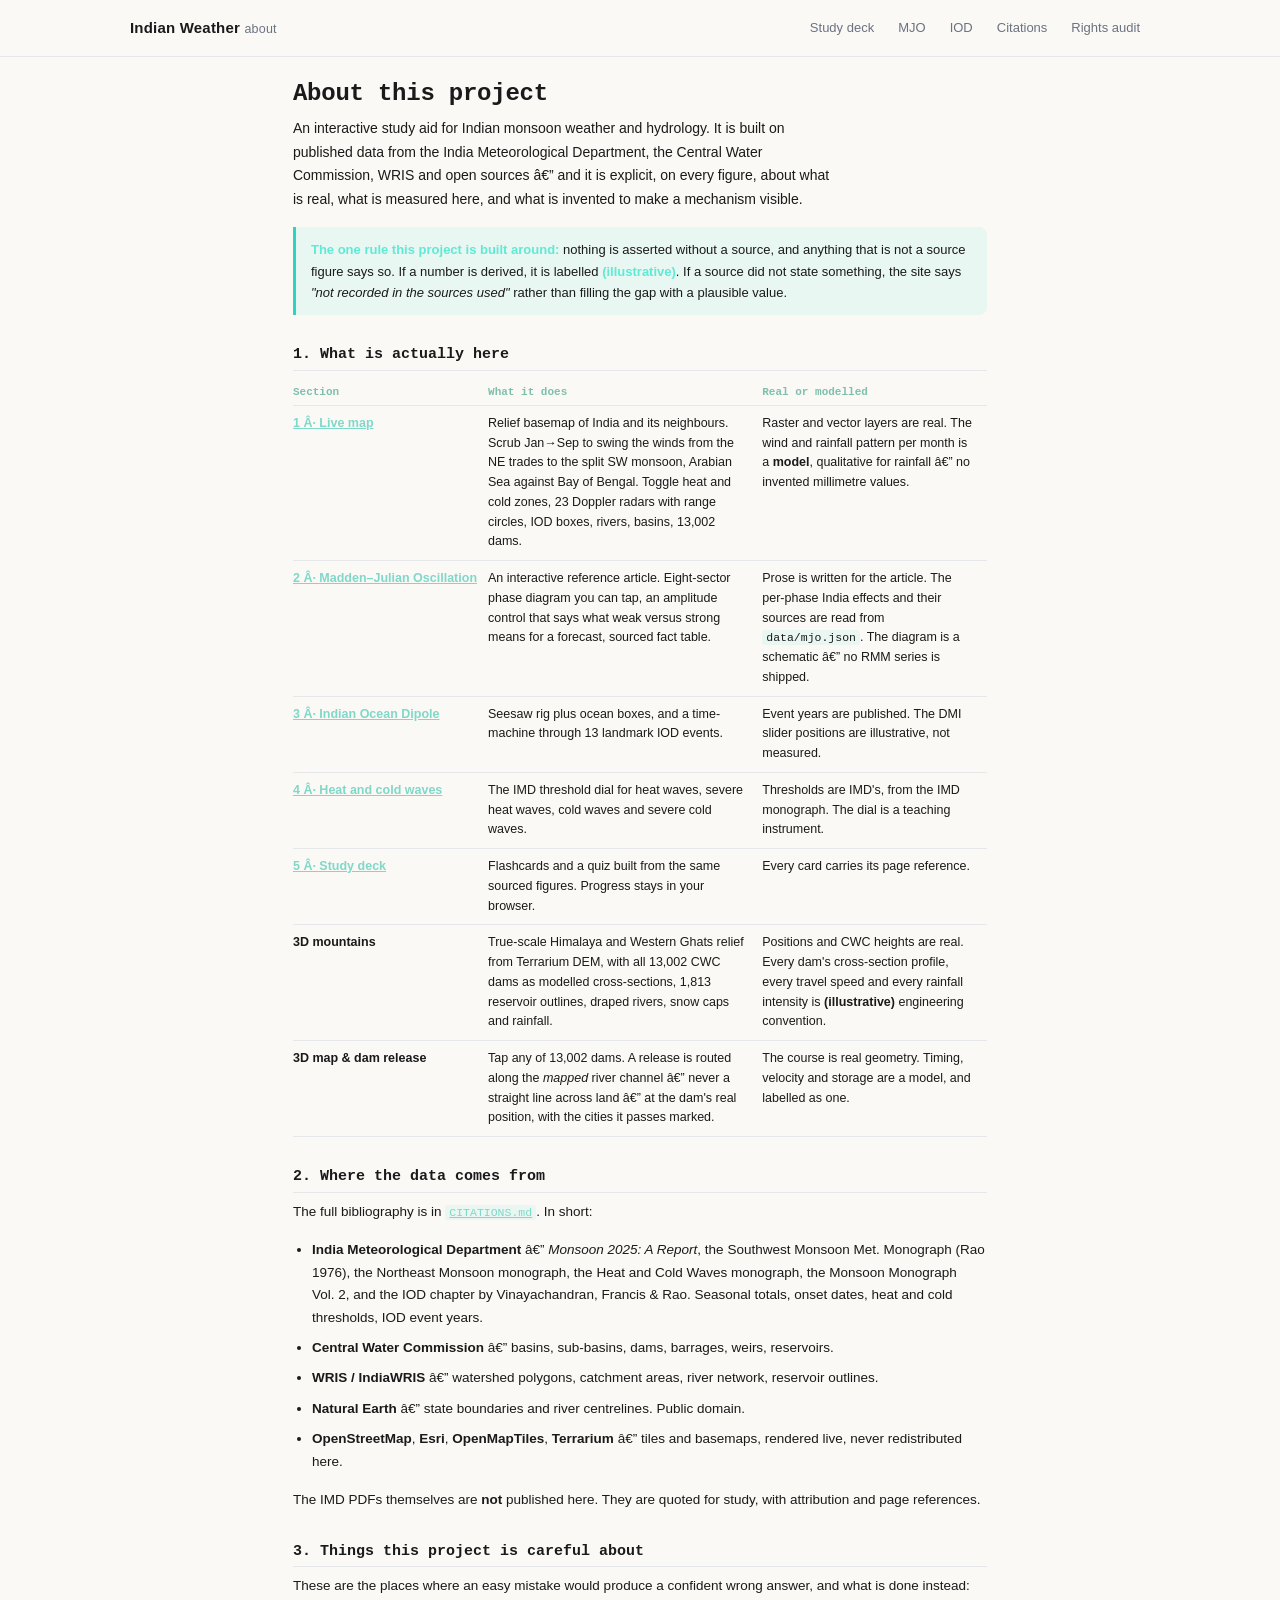
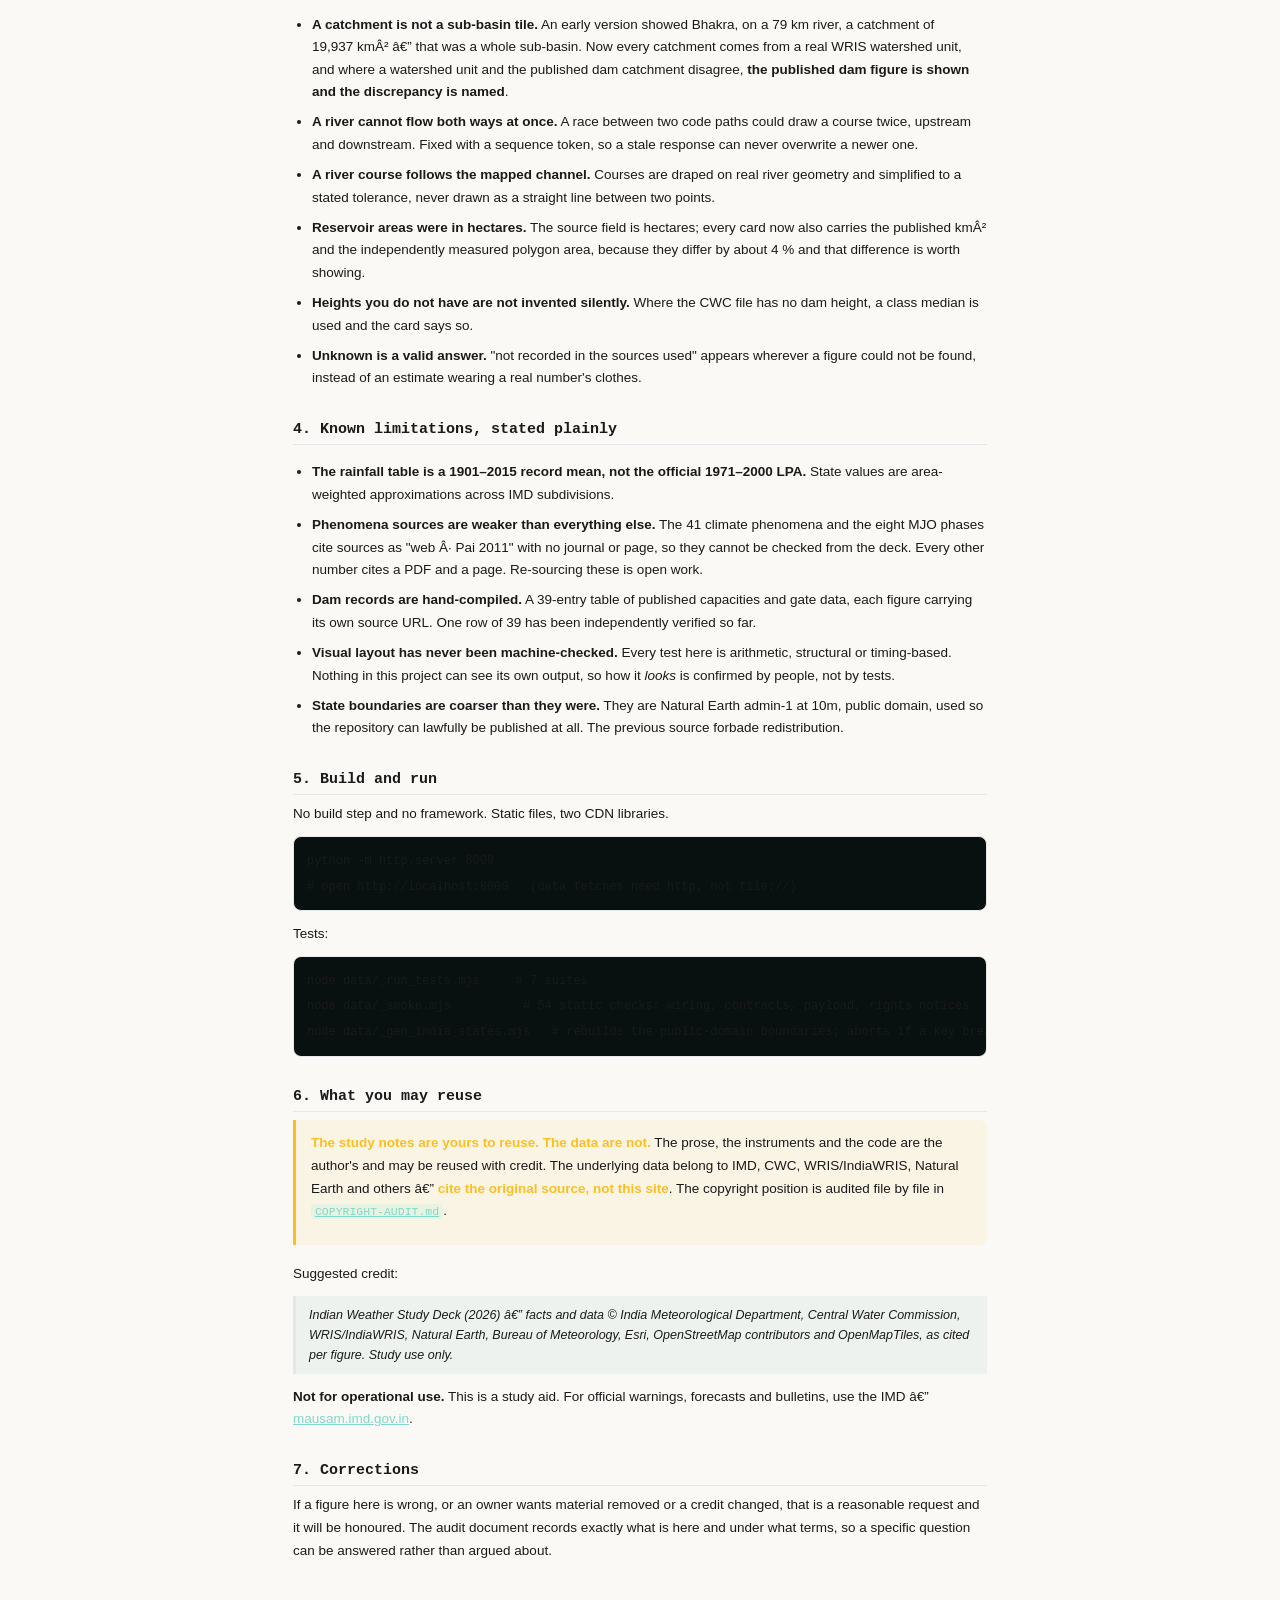
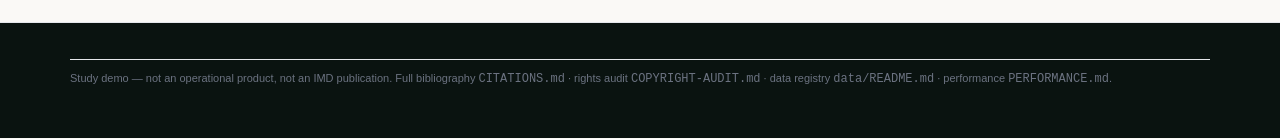
==== about.html @ 41dee070 "v7.24: an About page, and search metadata that is honest about what it can do Two of the three thing" ====
<!doctype html>
<html lang="en">
<head>
<meta charset="utf-8">
<meta name="viewport" content="width=device-width,initial-scale=1">
<title>About this project â€” Indian Weather Study Deck</title>
<meta name="description" content="What the Indian Weather Study Deck is, where every number comes from, how it is built, what is real and what is illustrative, and what you may reuse. Read this before trusting anything on the site.">
<meta name="robots" content="index,follow">
<link rel="canonical" href="https://rahulvs26.github.io/Indian-weather/about.html">
<meta property="og:type" content="article">
<meta property="og:title" content="About â€” Indian Weather Study Deck">
<meta property="og:description" content="Every figure cites a source. Real geography, real river courses, real dams. Derived values are labelled. Study use only.">
<meta property="og:url" content="https://rahulvs26.github.io/Indian-weather/about.html">
<meta property="og:site_name" content="Indian Weather Study Deck">
<meta name="twitter:card" content="summary">
<meta name="twitter:title" content="About â€” Indian Weather Study Deck">
<meta name="twitter:description" content="Every figure cites a source. Real geography, real river courses, real dams. Derived values are labelled. Study use only.">
<link rel="stylesheet" href="styles.css?v=7.23h">
</head>
<body class="about">
<header class="top"><div class="wrap">
<div class="brand"><a href="index.html" style="color:inherit;text-decoration:none">Indian Weather</a> <small>about</small></div>
<nav aria-label="Sections"><a href="index.html">Study deck</a><a href="index.html#mjo">MJO</a><a href="index.html#iod">IOD</a><a href="https://github.com/rahulvs26/Indian-weather/blob/main/CITATIONS.md">Citations</a><a href="https://github.com/rahulvs26/Indian-weather/blob/main/COPYRIGHT-AUDIT.md">Rights audit</a></nav>
</div></header>

<main class="wrap doc">
<h1>About this project</h1>
<p class="lead">An interactive study aid for Indian monsoon weather and hydrology. It is built on
published data from the India Meteorological Department, the Central Water Commission, WRIS and
open sources â€” and it is explicit, on every figure, about what is real, what is measured here, and
what is invented to make a mechanism visible.</p>

<div class="callout">
<b>The one rule this project is built around:</b> nothing is asserted without a source, and anything
that is not a source figure says so. If a number is derived, it is labelled
<b>(illustrative)</b>. If a source did not state something, the site says <i>"not recorded in the
sources used"</i> rather than filling the gap with a plausible value.
</div>

<h2>1. What is actually here</h2>
<table class="tbl">
<thead><tr><th>Section</th><th>What it does</th><th>Real or modelled</th></tr></thead>
<tbody>
<tr><td><a href="index.html#map">1 Â· Live map</a></td>
    <td>Relief basemap of India and its neighbours. Scrub Jan&rarr;Sep to swing the winds from the
        NE trades to the split SW monsoon, Arabian Sea against Bay of Bengal. Toggle heat and cold
        zones, 23 Doppler radars with range circles, IOD boxes, rivers, basins, 13,002 dams.</td>
    <td>Raster and vector layers are real. The wind and rainfall pattern per month is a
        <b>model</b>, qualitative for rainfall â€” no invented millimetre values.</td></tr>
<tr><td><a href="index.html#mjo">2 Â· Madden&ndash;Julian Oscillation</a></td>
    <td>An interactive reference article. Eight-sector phase diagram you can tap, an amplitude
        control that says what weak versus strong means for a forecast, sourced fact table.</td>
    <td>Prose is written for the article. The per-phase India effects and their sources are read
        from <code>data/mjo.json</code>. The diagram is a schematic â€” no RMM series is shipped.</td></tr>
<tr><td><a href="index.html#iod">3 Â· Indian Ocean Dipole</a></td>
    <td>Seesaw rig plus ocean boxes, and a time-machine through 13 landmark IOD events.</td>
    <td>Event years are published. The DMI slider positions are illustrative, not measured.</td></tr>
<tr><td><a href="index.html#heat">4 Â· Heat and cold waves</a></td>
    <td>The IMD threshold dial for heat waves, severe heat waves, cold waves and severe cold waves.</td>
    <td>Thresholds are IMD's, from the IMD monograph. The dial is a teaching instrument.</td></tr>
<tr><td><a href="index.html#deck">5 Â· Study deck</a></td>
    <td>Flashcards and a quiz built from the same sourced figures. Progress stays in your browser.</td>
    <td>Every card carries its page reference.</td></tr>
<tr><td>3D mountains</td>
    <td>True-scale Himalaya and Western Ghats relief from Terrarium DEM, with all 13,002 CWC dams as
        modelled cross-sections, 1,813 reservoir outlines, draped rivers, snow caps and rainfall.</td>
    <td>Positions and CWC heights are real. Every dam's cross-section profile, every travel speed and
        every rainfall intensity is <b>(illustrative)</b> engineering convention.</td></tr>
<tr><td>3D map &amp; dam release</td>
    <td>Tap any of 13,002 dams. A release is routed along the <i>mapped</i> river channel â€” never a
        straight line across land â€” at the dam's real position, with the cities it passes marked.</td>
    <td>The course is real geometry. Timing, velocity and storage are a model, and labelled as one.</td></tr>
</tbody>
</table>

<h2>2. Where the data comes from</h2>
<p>The full bibliography is in <a href="https://github.com/rahulvs26/Indian-weather/blob/main/CITATIONS.md"><code>CITATIONS.md</code></a>. In short:</p>
<ul>
  <li><b>India Meteorological Department</b> â€” <i>Monsoon 2025: A Report</i>, the Southwest Monsoon
      Met. Monograph (Rao 1976), the Northeast Monsoon monograph, the Heat and Cold Waves
      monograph, the Monsoon Monograph Vol.&nbsp;2, and the IOD chapter by Vinayachandran, Francis
      &amp; Rao. Seasonal totals, onset dates, heat and cold thresholds, IOD event years.</li>
  <li><b>Central Water Commission</b> â€” basins, sub-basins, dams, barrages, weirs, reservoirs.</li>
  <li><b>WRIS / IndiaWRIS</b> â€” watershed polygons, catchment areas, river network, reservoir
      outlines.</li>
  <li><b>Natural Earth</b> â€” state boundaries and river centrelines. Public domain.</li>
  <li><b>OpenStreetMap</b>, <b>Esri</b>, <b>OpenMapTiles</b>, <b>Terrarium</b> â€” tiles and basemaps,
      rendered live, never redistributed here.</li>
</ul>
<p>The IMD PDFs themselves are <b>not</b> published here. They are quoted for study, with attribution
and page references.</p>

<h2>3. Things this project is careful about</h2>
<p>These are the places where an easy mistake would produce a confident wrong answer, and what is done
instead:</p>
<ul>
  <li><b>A catchment is not a sub-basin tile.</b> An early version showed Bhakra, on a 79&nbsp;km
      river, a catchment of 19,937&nbsp;kmÂ² â€” that was a whole sub-basin. Now every catchment comes
      from a real WRIS watershed unit, and where a watershed unit and the published dam catchment
      disagree, <b>the published dam figure is shown and the discrepancy is named</b>.</li>
  <li><b>A river cannot flow both ways at once.</b> A race between two code paths could draw a
      course twice, upstream and downstream. Fixed with a sequence token, so a stale response can
      never overwrite a newer one.</li>
  <li><b>A river course follows the mapped channel.</b> Courses are draped on real river geometry and
      simplified to a stated tolerance, never drawn as a straight line between two points.</li>
  <li><b>Reservoir areas were in hectares.</b> The source field is hectares; every card now also
      carries the published kmÂ² and the independently measured polygon area, because they differ by
      about 4&nbsp;% and that difference is worth showing.</li>
  <li><b>Heights you do not have are not invented silently.</b> Where the CWC file has no dam height,
      a class median is used and the card says so.</li>
  <li><b>Unknown is a valid answer.</b> "not recorded in the sources used" appears wherever a figure
      could not be found, instead of an estimate wearing a real number's clothes.</li>
</ul>

<h2>4. Known limitations, stated plainly</h2>
<ul>
  <li><b>The rainfall table is a 1901&ndash;2015 record mean, not the official 1971&ndash;2000 LPA.</b>
      State values are area-weighted approximations across IMD subdivisions.</li>
  <li><b>Phenomena sources are weaker than everything else.</b> The 41 climate phenomena and the eight
      MJO phases cite sources as "web Â· Pai 2011" with no journal or page, so they cannot be checked
      from the deck. Every other number cites a PDF and a page. Re-sourcing these is open work.</li>
  <li><b>Dam records are hand-compiled.</b> A 39-entry table of published capacities and gate data,
      each figure carrying its own source URL. One row of 39 has been independently verified so far.</li>
  <li><b>Visual layout has never been machine-checked.</b> Every test here is arithmetic, structural
      or timing-based. Nothing in this project can see its own output, so how it <i>looks</i> is
      confirmed by people, not by tests.</li>
  <li><b>State boundaries are coarser than they were.</b> They are Natural Earth admin-1 at 10m,
      public domain, used so the repository can lawfully be published at all. The previous source
      forbade redistribution.</li>
</ul>

<h2>5. Build and run</h2>
<p>No build step and no framework. Static files, two CDN libraries.</p>
<pre><code>python -m http.server 8000
# open http://localhost:8000   (data fetches need http, not file://)</code></pre>
<p>Tests:</p>
<pre><code>node data/_run_tests.mjs     # 7 suites
node data/_smoke.mjs          # 54 static checks: wiring, contracts, payload, rights notices
node data/_gen_india_states.mjs   # rebuilds the public-domain boundaries; aborts if a key breaks</code></pre>

<h2>6. What you may reuse</h2>
<div class="callout warn">
<p><b>The study notes are yours to reuse. The data are not.</b> The prose, the instruments and the
code are the author's and may be reused with credit. The underlying data belong to IMD, CWC,
WRIS/IndiaWRIS, Natural Earth and others â€” <b>cite the original source, not this site</b>. The
copyright position is audited file by file in <a href="https://github.com/rahulvs26/Indian-weather/blob/main/COPYRIGHT-AUDIT.md"><code>COPYRIGHT-AUDIT.md</code></a>.</p>
</div>
<p>Suggested credit:</p>
<blockquote>Indian Weather Study Deck (2026) â€” facts and data &copy; India Meteorological
Department, Central Water Commission, WRIS/IndiaWRIS, Natural Earth, Bureau of Meteorology, Esri,
OpenStreetMap contributors and OpenMapTiles, as cited per figure. Study use only.</blockquote>
<p><b>Not for operational use.</b> This is a study aid. For official warnings, forecasts and
bulletins, use the IMD â€” <a href="https://mausam.imd.gov.in" rel="noopener">mausam.imd.gov.in</a>.</p>

<h2>7. Corrections</h2>
<p>If a figure here is wrong, or an owner wants material removed or a credit changed, that is a
reasonable request and it will be honoured. The audit document records exactly what is here and under
what terms, so a specific question can be answered rather than argued about.</p>

</main>

<footer><div class="wrap">
<p class="discFine">Study demo &mdash; not an operational product, not an IMD publication.
Full bibliography <code>CITATIONS.md</code> &middot; rights audit <code>COPYRIGHT-AUDIT.md</code>
&middot; data registry <code>data/README.md</code> &middot; performance <code>PERFORMANCE.md</code>.</p>
</div></footer>
</body>
</html>
---- styles.css ----
:root{--paper:#FAF9F6;--ink:#1A1A1A;--muted:#6B7280;--line:#E5E7EB;--accent:#0F766E;--accent-ink:#0B4F4A;--card:#FFFFFF;--radius:8px;--mono:ui-monospace,SFMono-Regular,Menlo,Consolas,monospace}
*{box-sizing:border-box}html{scroll-behavior:smooth}
body{margin:0;background:var(--paper);color:var(--ink);font:16px/1.6 -apple-system,BlinkMacSystemFont,"Segoe UI",Inter,Roboto,Helvetica,Arial,sans-serif;-webkit-font-smoothing:antialiased}
a{color:var(--accent-ink)}
.wrap{max-width:1060px;margin:0 auto;padding:0 20px}
header.top{position:sticky;top:0;z-index:10;background:var(--paper);border-bottom:1px solid var(--line)}
header.top .wrap{display:flex;align-items:center;gap:16px;height:56px}
.brand{font-weight:700;letter-spacing:.2px;font-size:15px}
.brand small{color:var(--muted);font-weight:400}
nav{margin-left:auto;display:flex;gap:4px;flex-wrap:wrap}
nav a{font-size:13px;color:var(--muted);text-decoration:none;padding:6px 10px;border-radius:6px}
nav a:hover,nav a:focus-visible{color:var(--ink);background:#EFEDE8;outline:none}
.hero{padding:48px 0 8px}
.hero h1{font-size:clamp(28px,4.5vw,44px);line-height:1.12;margin:0 0 10px;letter-spacing:-.5px}
.hero p.lead{color:var(--muted);max-width:62ch;margin:0 0 16px;font-size:17px}
.badges{display:flex;gap:8px;flex-wrap:wrap;margin:0 0 8px}
.badge{font-size:12px;border:1px solid var(--line);background:var(--card);border-radius:99px;padding:4px 10px;color:var(--muted)}
.badge b{color:var(--ink);font-weight:600}
section.block{padding:32px 0;border-top:1px solid var(--line);margin-top:32px}
section.block h2{font-size:22px;margin:0 0 4px}
section.block .sub{color:var(--muted);font-size:14px;margin:0 0 16px;max-width:70ch}
.card{background:var(--card);border:1px solid var(--line);border-radius:var(--radius);overflow:hidden}
.card-head{display:flex;justify-content:space-between;align-items:center;padding:10px 14px;border-bottom:1px solid var(--line);font-size:12px;color:var(--muted)}
.card-head strong{color:var(--ink);font-weight:600}
.card-foot{display:flex;justify-content:space-between;gap:12px;padding:10px 14px;border-top:1px solid var(--line);font-size:12px;color:var(--muted);flex-wrap:wrap}
.readout{font-family:var(--mono);color:var(--ink)}
.stage{position:relative;background:#F4F2ED}
#plotterSvg,#seesawSvg,#dialSvg,#wheelSvg,#mjoSvg,#graphSvg{display:block;width:100%;height:auto}
/* Leaflet owns its own SVGs — our figure rule must never touch them (it collapsed the vector renderer) */
#osmMap svg{width:auto!important;height:auto!important;max-width:none!important}
#osmMap .leaflet-div-icon{background:none;border:none}
#mjoShuttle{transition:transform .85s cubic-bezier(.4,0,.2,1)}
#mjoShuttle .halo{animation:halo 2.4s ease-in-out infinite}
@keyframes halo{0%,100%{opacity:.2}50%{opacity:.9}}
#mjoShuttle .wake{animation:wake 1.1s linear infinite}
@keyframes wake{to{stroke-dashoffset:-14}}
#terrainWrap{position:absolute;inset:0;display:none;background:#0e1513}
.stage.terrain-on #terrainWrap{display:block}
.stage.terrain-on{height:420px}
.stage.terrain-on #osmMap,.stage.terrain-on #windCanvas{display:none}
#terrain3d{width:100%;height:420px;display:block;touch-action:none;cursor:grab}
/* v7.5 third view: true-scale 3D map — MapLibre GL JS + OpenFreeMap vector tiles + Mapterhorn DEM (keyless; library loads on first use) */
#map3d{position:absolute;inset:0;height:420px;display:none;background:#0e1513;z-index:3}
.stage.map3d-on{height:420px}
.stage.map3d-on #map3d{display:block}
.stage.map3d-on #osmMap,.stage.map3d-on #windCanvas,.stage.map3d-on #terrainWrap{display:none}
#map3dCap{display:none;position:absolute;left:50%;transform:translateX(-50%);bottom:8px;color:#fff;font-size:12px;text-shadow:0 1px 3px #000;max-width:92%;white-space:nowrap;overflow:hidden;text-overflow:ellipsis;pointer-events:none;z-index:9}
.stage.map3d-on #map3dCap{display:block}
/* v7.14 full screen: the whole stage (map + dam card + caption) goes full screen, so the release
   controls stay reachable without scrolling back */
.m3tools{position:absolute;right:8px;top:8px;z-index:9;display:none;gap:6px;align-items:center}
/* v7.21: the only way back out of the 3D map used to be a button in the 2D map's own control bar,
   which is hidden while the 3D map is showing — so there was no way back. The switch now lives in
   the stage it controls. */
.m3view{display:flex;gap:4px;background:rgba(10,15,13,.82);border:1px solid #2a3a34;border-radius:6px;padding:2px}
.m3viewb{border-color:transparent;background:transparent;padding:3px 7px;font-size:10.5px;color:#B9C9C3}
.m3viewb:hover{background:rgba(15,118,110,.5);color:#fff}
.m3viewb.on{background:rgba(15,118,110,.5);border-color:#2DD4BF;color:#fff}
.stage.map3d-on .m3tools{display:flex}
.m3b{font:600 11px ui-monospace,monospace;color:#E7E5E4;background:rgba(10,15,13,.82);border:1px solid #2a3a34;border-radius:6px;padding:4px 9px;cursor:pointer}
.m3b:hover{background:rgba(15,118,110,.55);border-color:#2DD4BF}
.m3b:focus-visible{outline:2px solid #5EEAD4;outline-offset:2px}
/* v7.22x section 2: the MJO reference article, replacing the monsoon plotter. Two columns on a wide
   screen, one on a phone, with the phase diagram at the width it is actually legible at. */
.mjoArticle{margin:10px 0 4px}
.mjoLead{max-width:78ch;font-size:13.5px;line-height:1.62;color:var(--ink2)}
.mjoLead p{margin:0 0 9px}
.mjoLead b{color:var(--ink)}
.mjoCols{display:grid;grid-template-columns:minmax(0,360px) minmax(0,1fr);gap:16px;margin-top:14px;align-items:start}
@media (max-width:860px){.mjoCols{grid-template-columns:1fr}}
.mjoDiagram{min-width:0}
.mjoDiagram svg{width:100%;height:auto;display:block;background:#08110f;border:1px solid var(--line);border-radius:10px}
.mjoSec{cursor:pointer}
.mjoSec:hover circle{stroke:#5EEAD4}
.mjoSec:focus-visible{outline:2px solid #5EEAD4;outline-offset:2px}
.mjoAmp{margin-top:9px}
.mjoAmp label{display:flex;align-items:center;gap:8px;font:600 11px ui-monospace,monospace;color:var(--ink)}
.mjoAmp input{flex:1;min-width:0;accent-color:#2DD4BF}
.mjoAmpNote{margin-top:6px;padding:7px 9px;border-radius:7px;background:rgba(15,118,110,.10);
  font:500 11px/1.55 ui-monospace,monospace;color:var(--ink2)}
.mjoAmpNote b{color:#5EEAD4}
.mjoRead{min-width:0}
.mjoRead h3{margin:2px 0 6px;font:700 15px/1.3 ui-monospace,monospace;color:var(--ink)}
.mjoRead p{margin:0 0 9px;font-size:13px;line-height:1.6;color:var(--ink2)}
.mjoIndia{padding:8px 10px;border-left:3px solid #2DD4BF;background:rgba(45,212,191,.07);
  border-radius:0 7px 7px 0;color:var(--ink)}
.mjoIndia b{color:#5EEAD4}
.mjoFacts{width:100%;border-collapse:collapse;margin-top:10px;font-size:11.5px}
.mjoFacts th{text-align:left;vertical-align:top;padding:5px 10px 5px 0;white-space:nowrap;
  font:600 11px ui-monospace,monospace;color:#7fbfae}
.mjoFacts td{padding:5px 0;border-top:1px solid var(--line);color:var(--ink2);line-height:1.5}
.mjoSrc{margin-top:10px;font-size:11px;color:var(--ink3)}
/* the numbering note. It is styled as a caution because it is: two numberings are in circulation
   and a reader who compares this deck against a textbook will otherwise think one is wrong. */
.mjoConv{margin-top:10px;padding:8px 10px;border-left:3px solid #fbbf24;border-radius:0 7px 7px 0;
  background:rgba(251,191,36,.09);font-size:11px;line-height:1.55;color:var(--ink2)}
#mjoWhy{margin-top:8px;font-size:12.5px;line-height:1.6;color:var(--ink2)}
.mjoSrc ul{margin:6px 0 0;padding-left:18px}
.mjoSrc li{margin:3px 0;line-height:1.45}
/* v7.22x: the phenomena reader - the full sourced explanation, which used to be a hover title only */
.phenReader{margin-top:9px;padding:9px 11px;border:1px solid var(--line);border-radius:8px;background:rgba(15,118,110,.06)}
.phenReader h4{margin:0 0 4px;font:700 13px/1.35 ui-monospace,monospace;color:var(--ink)}
.phenReader p{margin:0 0 7px;font-size:12px;line-height:1.58;color:var(--ink2)}
.phenReader p:last-child{margin-bottom:0}
/* v7.23 the footer. The old one was four run-on paragraphs at 11px: accurate, unreadable. A
   disclosure nobody reads does not discharge the duty, so the four things a reader must be told
   are stated plainly, the bibliography collapses, and licence obligations that are legally
   stronger than a credit line are marked in place rather than buried. */
footer{margin-top:26px;padding:18px 0 34px;border-top:1px solid var(--line);background:#0a1310}
footer .wrap{max-width:1180px}
.disc{max-width:92ch}
.discH{margin:0 0 8px;font:700 13px/1.3 ui-monospace,monospace;letter-spacing:.06em;
  text-transform:uppercase;color:var(--ink)}
.disc p{margin:0 0 9px;font-size:12.5px;line-height:1.62;color:var(--ink2)}
.discList{margin:0 0 10px;padding-left:17px}
.discList li{margin:0 0 7px;font-size:12.5px;line-height:1.62;color:var(--ink2)}
.discList b{color:var(--ink)}
.discErr{margin:0;padding:8px 10px;border-left:3px solid #fbbf24;background:rgba(251,191,36,.08);
  border-radius:0 7px 7px 0}
.discErr b{color:#fbbf24}
.srcBox{margin:0 0 9px;border:1px solid var(--line);border-radius:8px;background:rgba(15,118,110,.05)}
.srcBox>summary{padding:8px 11px;cursor:pointer;font:600 11.5px ui-monospace,monospace;color:var(--ink)}
.srcBox>summary:hover{background:rgba(45,212,191,.08)}
.srcBox>summary:focus-visible{outline:2px solid #5EEAD4;outline-offset:-2px}
.srcCol{padding:2px 12px 10px;columns:2;column-gap:26px}
@media (max-width:820px){.srcCol{columns:1}}
.srcCol p{margin:0 0 8px;font-size:11.5px;line-height:1.58;color:var(--ink3);
  break-inside:avoid;page-break-inside:avoid}
.srcCol b{color:var(--ink2)}
.srcCol code{font-size:10.5px}
/* OSM's ODbL credit is a legal obligation, so it is called out rather than styled like a footnote */
.srcMust{padding:7px 9px;border-left:3px solid #5EEAD4;background:rgba(45,212,191,.08);border-radius:0 6px 6px 0}
.srcMust b{color:#5EEAD4}
/* the one dataset that may not be published at all */
.srcWarn{padding:7px 9px;border-left:3px solid #f87171;background:rgba(248,113,113,.09);border-radius:0 6px 6px 0}
.srcWarn b{color:#fca5a5}
.discFine{margin:12px 0 0;padding-top:10px;border-top:1px solid var(--line);
  font-size:11px;line-height:1.6;color:var(--ink3)}
footer a{color:#7fd8c8}
/* v7.24 about.html - the readable long-form page. Same palette, but it is a document, not an
   instrument: wider measure, real headings, and two callout weights (plain = the project's core
   rule, warn = the one thing that stops you reusing the data carelessly). */
.doc{max-width:78ch;padding:22px 0 10px}
.doc h1{margin:0 0 8px;font:700 24px/1.25 ui-monospace,monospace;color:var(--ink);letter-spacing:-.01em}
.doc h2{margin:30px 0 8px;font:700 15px/1.3 ui-monospace,monospace;color:var(--ink);
  padding-bottom:5px;border-bottom:1px solid var(--line)}
.doc .lead{font-size:14px;line-height:1.68;color:var(--ink2);margin:0 0 16px;max-width:70ch}
.doc p{margin:0 0 10px;font-size:13.5px;line-height:1.68;color:var(--ink2)}
.doc ul{padding-left:19px}
.doc li{margin:0 0 8px;font-size:13.5px;line-height:1.66;color:var(--ink2)}
.doc li b{color:var(--ink)}
.doc code{font-size:11.5px;background:rgba(45,212,191,.08);padding:1px 4px;border-radius:3px}
.doc a{color:#7fd8c8}
.doc pre{background:#08110f;border:1px solid var(--line);border-radius:8px;padding:11px 13px;
  overflow-x:auto;margin:0 0 12px}
.doc pre code{background:none;padding:0;font-size:12px;line-height:1.6;color:var(--ink2)}
.doc blockquote{margin:0 0 12px;padding:9px 13px;border-left:3px solid var(--line);
  background:rgba(15,118,110,.05);font-size:12.5px;line-height:1.6;color:var(--ink3);font-style:italic}
.tbl{width:100%;border-collapse:collapse;margin:0 0 14px;font-size:12.5px}
.tbl th{text-align:left;padding:7px 11px 7px 0;border-bottom:1px solid var(--line);
  font:600 11px ui-monospace,monospace;color:#7fbfae;white-space:nowrap}
.tbl td{padding:8px 11px 8px 0;border-bottom:1px solid var(--line);vertical-align:top;
  line-height:1.58;color:var(--ink2)}
.tbl td:first-child{white-space:nowrap;font-weight:600;color:var(--ink)}
.callout{margin:0 0 18px;padding:12px 15px;border-left:3px solid #2DD4BF;
  background:rgba(45,212,191,.08);border-radius:0 8px 8px 0;font-size:13px;line-height:1.65;color:var(--ink2)}
.callout b{color:#5EEAD4}
.callout.warn{border-left-color:#fbbf24;background:rgba(251,191,36,.08)}
.callout.warn b{color:#fbbf24}
@media (max-width:640px){
  .tbl thead{display:none}
  .tbl tr{display:block;margin:0 0 11px;border-bottom:1px solid var(--line);padding-bottom:9px}
  .tbl td{display:block;border:none;padding:2px 0}
  .tbl td:first-child{white-space:normal}
}
/* v7.22 second layer: the catchment storm. Asleep (a <details>) until the user opens it, and the 3D
   render only starts when the checkbox is ticked, so it costs nothing until asked for. */
.damStorm{margin:7px 0 0;border:1px solid var(--line);border-radius:8px;padding:5px 8px;background:rgba(15,118,110,.06)}
.damStorm>summary{cursor:pointer;font:600 11.5px ui-monospace,monospace;color:var(--ink);outline:none}
.damStormGrid{display:grid;grid-template-columns:repeat(2,minmax(0,1fr));gap:5px 8px;margin:7px 0 5px}
.damStormGrid label{display:flex;flex-direction:column;gap:2px;font:500 10.5px ui-monospace,monospace;color:var(--ink2)}
.damStormGrid input,.damStormGrid select{width:100%;min-width:0;font:600 11.5px ui-monospace,monospace;padding:3px 5px;border-radius:5px;border:1px solid var(--line);background:#fff;color:var(--ink)}
.damStormGrid .dim{font-size:9.5px}
.damStormOut{margin-top:6px;padding:6px 7px;border-radius:6px;background:rgba(0,0,0,.04);font:500 10.5px/1.5 ui-monospace,monospace;color:var(--ink2)}
.damStormOut b{color:var(--ink)}
.damStormOut .k{color:var(--ink2)}
.damStormOut .warn{color:#FBBF24}
.damStormOut .big{font-size:12.5px;color:var(--ink)}
.damStormFoot{margin-top:5px;font:400 9.5px/1.45 ui-monospace,monospace;color:var(--ink3)}
.damStormFoot:empty{display:none}
.stage:fullscreen,.stage:-webkit-full-screen{height:100vh!important;width:100vw;background:#0e1513}
.stage:fullscreen #map3d,.stage:-webkit-full-screen #map3d{height:100%!important}
.stage:fullscreen .damUI,.stage:-webkit-full-screen .damUI{max-height:calc(100vh - 24px);overflow:auto}
.stage:fullscreen #map3dCap,.stage:-webkit-full-screen #map3dCap{bottom:14px}
/* cinema fallback: same layout when the Fullscreen API is blocked (embedded webviews, automation) */
.stage.fsmode{position:fixed;inset:0;z-index:60;height:100vh!important;width:100vw;background:#0e1513;overflow:hidden}
.stage.fsmode #map3d{height:100%!important}
.stage.fsmode .damUI{max-height:calc(100vh - 24px);overflow:auto}
.stage.fsmode #map3dCap{bottom:14px}
body.fsmode{overflow:hidden}
.ctLbl{position:absolute;transform:translate(-50%,-135%);font:600 11px ui-monospace,monospace;color:#FCD34D;text-shadow:0 1px 3px #000;pointer-events:none;white-space:nowrap}
.rvLbl{position:absolute;transform:translate(-50%,-135%);font:600 10px ui-monospace,monospace;color:#7DD3FC;text-shadow:0 1px 3px #000;pointer-events:none;white-space:nowrap}
.bsLbl{position:absolute;transform:translate(-50%,-135%);font:600 10px ui-monospace,monospace;color:#E7E5E4;text-shadow:0 1px 3px #000;pointer-events:none;white-space:nowrap;letter-spacing:.5px}
#riverList{position:absolute;right:8px;top:8px;width:150px;max-height:300px;overflow-y:auto;background:rgba(10,15,13,.78);border:1px solid #2a3a34;border-radius:8px;padding:8px;color:#E7E5E4;font-size:11px}
#riverList b{font-size:10px;letter-spacing:.5px;color:#7DD3FC}
.rlBtn{display:block;width:100%;text-align:left;background:none;border:none;color:#E7E5E4;font:11px ui-monospace,monospace;padding:3px 2px;cursor:pointer}
.rlBtn:hover{color:#fff;text-decoration:underline}
.pkLbl{position:absolute;transform:translate(-50%,-135%);font:600 11px ui-monospace,monospace;color:#fff;text-shadow:0 1px 3px #000;pointer-events:none;white-space:nowrap}
#terrainCap{position:absolute;left:10px;bottom:8px;color:#fff;font-size:12px;text-shadow:0 1px 3px #000;max-width:90%}
/* v7.0 3D HUD: spin toggle (off by default), relief exaggeration, home */
.t3hud{position:absolute;left:8px;top:8px;display:none;gap:6px;align-items:center;flex-wrap:wrap;max-width:72%;z-index:6}
.stage.terrain-on .t3hud{display:flex}
.t3b{font-size:13px;padding:8px 12px;min-height:36px;background:rgba(12,18,16,.72);color:#E7E5E4;border:1px solid #3a4a44;border-radius:6px;cursor:pointer;font-family:ui-monospace,monospace}
.t3b:hover{border-color:#7DD3FC;color:#fff}
.t3b:active{transform:translateY(1px)}
.t3z{font-size:14px;font-weight:600;min-width:92px}
.t3hint{font:11px ui-monospace,monospace;color:#9fb4c7;text-shadow:0 1px 3px #000}
.t3helpbox{position:absolute;left:8px;top:52px;display:none;max-width:340px;background:rgba(10,16,14,.94);color:#E7E5E4;border:1px solid #3a4a44;border-radius:8px;padding:12px 14px;font:12px/1.55 ui-monospace,monospace;z-index:8;box-shadow:0 6px 22px rgba(0,0,0,.5)}
.t3helpbox.open{display:block}
.t3helpbox b{color:#7DD3FC}
.t3helpbox ul{margin:8px 0 0;padding-left:18px}
.t3helpbox li{margin:3px 0}
.t3helpclose{margin-top:9px;font-size:10px;color:#9fb4c7}
.leaflet-container .river-flow{stroke-dasharray:7 9;animation:flow 1.1s linear infinite}
@keyframes flow{to{stroke-dashoffset:-16}}
#osmMap{width:100%;height:420px;background:#EDEBE4;z-index:1}
/* v7.5 pastel look: re-tint the base raster tiles (Esri World Terrain Base — shaded relief + bathymetry) to soft pastel
   so the map keeps some colour without fighting the data overlays (line/trail overlays stay the loudest layer).
   Scoped to the tile pane only — never the overlay/SVG panes. */
#osmMap .leaflet-tile-pane{filter:saturate(.62) brightness(1) contrast(.95)}
#windCanvas{position:absolute;inset:0;width:100%;height:420px;pointer-events:none;z-index:2}
.stage{position:relative;background:#F4F2ED}
.oceanLbl{background:none;border:none;font:600 12px ui-monospace,monospace;color:#6B7280;text-shadow:0 1px 0 #fff;letter-spacing:1px}
.leaflet-container{font:13px/1.5 -apple-system,"Segoe UI",Inter,Roboto,sans-serif}
.chips{display:flex;gap:8px;flex-wrap:wrap;padding:12px 14px;border-top:1px solid var(--line)}
.chip{font-size:13px;border:1px solid var(--line);background:var(--paper);border-radius:99px;padding:6px 12px;cursor:pointer;color:var(--ink)}
.chip[aria-pressed="true"]{background:var(--ink);color:#fff;border-color:var(--ink)}
.chip:focus-visible{outline:2px solid var(--accent);outline-offset:2px}
.controls{display:flex;gap:16px;align-items:center;padding:12px 14px;border-top:1px solid var(--line);flex-wrap:wrap}
.controls label{font-size:13px;color:var(--muted)}
input[type=range]{accent-color:var(--accent);width:min(320px,60vw)}
button.btn{font-size:13px;border:1px solid var(--ink);background:var(--ink);color:#fff;border-radius:6px;padding:8px 14px;cursor:pointer}
button.btn.ghost{background:transparent;color:var(--ink)}
button.btn:focus-visible{outline:2px solid var(--accent);outline-offset:2px}
select,input[type=number]{font-size:14px;padding:6px 8px;border:1px solid var(--line);border-radius:6px;background:#fff;color:var(--ink)}
.cap{font-size:13px;color:var(--muted);margin:10px 2px 0}
.cap b{color:var(--ink)}
.grid2{display:grid;grid-template-columns:1fr;gap:16px}
@media(min-width:860px){.grid2{grid-template-columns:1.2fr .8fr}}
.kv{font-size:13px;border-top:1px solid var(--line)}
.kv div{display:flex;justify-content:space-between;gap:12px;padding:8px 14px;border-bottom:1px solid var(--line)}
.kv span{color:var(--muted)}
.deck{display:grid;grid-template-columns:1fr;gap:12px}
@media(min-width:760px){.deck{grid-template-columns:1fr 1fr}}
.flash{border:1px solid var(--line);border-radius:var(--radius);background:var(--card);padding:14px;cursor:pointer}
.flash:focus-visible{outline:2px solid var(--accent)}
.flash .q{font-weight:600;font-size:14px}
.flash .a{display:none;color:var(--muted);font-size:14px;margin-top:6px}
.flash.open .a{display:block}
.flash .s{font-size:11px;color:var(--muted);margin-top:8px;font-family:var(--mono)}
.quiz{border:1px solid var(--line);border-radius:var(--radius);background:var(--card);padding:14px;margin-top:12px}
.quiz h3{margin:0 0 8px;font-size:15px}
.quiz .opt{display:block;width:100%;text-align:left;margin:6px 0;font-size:14px;border:1px solid var(--line);background:var(--paper);border-radius:6px;padding:8px 10px;cursor:pointer}
.quiz .opt.correct{background:#E6F4F1;border-color:var(--accent)}
.quiz .opt.wrong{background:#FDECEC;border-color:#B91C1C}
.quiz .meta{font-size:12px;color:var(--muted);font-family:var(--mono)}
footer{border-top:1px solid var(--line);margin-top:40px;padding:24px 0 48px;color:var(--muted);font-size:13px}
footer code{font-family:var(--mono);font-size:12px}
.fallback{padding:12px 14px;font-size:13px}
table.mini{width:100%;border-collapse:collapse;font-size:13px}
table.mini th,table.mini td{border:1px solid var(--line);padding:6px 8px;text-align:left}
.sr{position:absolute;width:1px;height:1px;overflow:hidden;clip:rect(0 0 0 0)}
@media(prefers-reduced-motion:reduce){html{scroll-behavior:auto}*{animation:none!important;transition:none!important}}

/* ===== v7.1 phenomena layers ===== */
.phenPanel{margin:8px 0;border:1px solid var(--line);border-radius:8px;background:var(--paper)}
.phenPanel>summary{cursor:pointer;padding:8px 12px;font-weight:600;font-size:13px;list-style:none}
.phenPanel>summary::-webkit-details-marker{display:none}
.phenPanel>summary::before{content:"\25B8  ";color:var(--muted)}
.phenPanel[open]>summary::before{content:"\25BE  ";color:var(--muted)}
.phenCount{font-family:var(--mono);font-size:11px;color:var(--muted);font-weight:400;margin-left:6px}
.pchips{display:flex;flex-wrap:wrap;gap:6px;padding:0 12px 8px}
.pchip{font-size:12px;border:1px solid var(--line);background:var(--paper);border-radius:999px;padding:3px 10px;cursor:pointer;color:inherit}
.pchip[aria-pressed="false"]{opacity:.45}
.phenList{max-height:300px;overflow:auto;padding:0 12px 8px;font-size:13px}
.phenHead{margin:8px 0 4px;font-size:11px;letter-spacing:.08em;text-transform:uppercase;color:var(--muted);font-family:var(--mono)}
.phenItem{display:flex;gap:8px;align-items:flex-start;padding:3px 6px;border-radius:6px;cursor:pointer;line-height:1.35}
.phenItem:hover{background:rgba(15,118,110,.07)}
.phenItem input{margin-top:3px}
.phenItem .pid{font-family:var(--mono);font-size:11px;color:var(--muted);min-width:28px}
.phenItem.cat-off,.phenHead.cat-off{display:none}
.phenNote{padding:4px 12px 10px;font-size:11.5px;color:var(--muted);font-style:italic}
.phenRegion{stroke-linejoin:round}
@keyframes phenDashMove{to{stroke-dashoffset:-26}}
.phenDash{stroke-dashoffset:0;animation:phenDashMove 1.15s linear infinite}
@keyframes phenDotPulse{0%,100%{opacity:.95;transform:scale(1)}50%{opacity:.25;transform:scale(.55)}}
.phenDot{transform-box:fill-box;transform-origin:center;animation:phenDotPulse 2.4s ease-in-out infinite}
.phenMover{display:block;width:10px;height:10px;border-radius:50%;background:var(--pc,#0F766E);box-shadow:0 0 6px 2px var(--pc,#0F766E);opacity:.95}
.phenRing{opacity:.6}
.phenOff{opacity:.5!important}
.leaflet-tooltip.phenTag{font-size:11px;padding:2px 6px;background:var(--paper);border:1px solid var(--line);color:inherit;box-shadow:none;font-family:var(--mono)}

/* v7.3: 3D dam hover tooltip (matches the in-canvas label typography) */
#damTip{position:absolute;display:none;z-index:7;pointer-events:none;font:600 11px ui-monospace,monospace;color:#fff;text-shadow:0 1px 3px #000;white-space:nowrap}
#damTip .dh{color:#FDE68A}
#damTip .dms{font-weight:500;font-size:10px;color:#D6D3D1}

/* v7.6: dam-release travel simulation card (3D map view only) — matches the dark overlay style of #riverList */
.damUI{position:absolute;left:8px;top:8px;width:264px;display:none;background:rgba(9,13,12,.90);border:1px solid #22302b;border-radius:10px;padding:0;color:#C9D6D1;font:11px/1.45 ui-monospace,monospace;z-index:8;
  box-shadow:0 10px 30px rgba(0,0,0,.45);backdrop-filter:blur(6px);
  /* v7.18: the panel can never grow past the viewport — it scrolls internally instead of spilling
     over the map controls and getting cut off */
  max-height:calc(100vh - 22px);display:none;overflow:hidden;flex-direction:column}
.stage.map3d-on .damUI{display:flex}
/* --- minimalist header: title, action, day, collapse --- */
.damBar{display:flex;align-items:center;gap:6px;padding:7px 8px 7px 10px;border-bottom:1px solid #1d2a26;background:rgba(14,20,18,.7);border-radius:9px 9px 0 0;flex:0 0 auto}
.damBarTitle{font-weight:600;color:#EAF3EF;font-size:11px;letter-spacing:.06em;text-transform:uppercase;flex:1 1 auto;overflow:hidden;text-overflow:ellipsis;white-space:nowrap}
.damDay{color:#5EEAD4;font-size:10px;flex:0 0 auto}
.damFold{flex:0 0 auto;background:transparent;border:1px solid #26332e;color:#9FB4AC;border-radius:5px;width:22px;height:20px;line-height:1;cursor:pointer;font-size:10px}
.damFold:hover{background:#16211e;color:#EAF3EF}
.damBody{overflow:auto;padding:8px 10px 9px;display:flex;flex-direction:column;gap:5px;scrollbar-width:thin}
.damBody::-webkit-scrollbar{width:6px}
.damBody::-webkit-scrollbar-thumb{background:#24322d;border-radius:3px}
.damUI.folded .damBody{display:none}
.damUI.folded .damBar{border-radius:9px;border-bottom-color:transparent}
/* v7.15: the release button lives in the card header so it stays visible in full screen */
.damBtnTop{width:auto;margin:0;padding:3px 9px;font-size:10.5px;flex:0 0 auto}
.stage.fsmode .damUI{width:296px}
.damDay{color:#5EEAD4}
.damSub{color:#9fb4c7;margin-top:3px}
.damStat{margin-top:6px;color:#FDE68A}
.damBtn{margin-top:8px;width:100%;font:600 12px ui-monospace,monospace;padding:6px 10px;border-radius:6px;border:1px solid #2DD4BF;background:rgba(15,118,110,.35);color:#fff;cursor:pointer}
.damBtn:hover{background:rgba(15,118,110,.6)}
.damBtn:focus-visible{outline:2px solid #5EEAD4;outline-offset:2px}
.damBtn:disabled{opacity:.55;cursor:default}
/* v7.18: the header button must stay a button — .damBtn sets width:100% below, so the bar needs a
   stronger override or the Release button swallows the title, day counter and fold toggle */
.damBar .damBtnTop{width:auto;margin:0;padding:2px 8px;font-size:10px;flex:0 0 auto;letter-spacing:.04em}
/* v7.9 any-dam picker: activation switch, name search, result list, status line */
.damModeRow{display:flex;align-items:center;gap:5px;margin-top:7px;font-size:10.5px;color:#cfe0d8;cursor:pointer;line-height:1.35}
.damModeRow b{color:#E7E5E4}
.damModeRow input{accent-color:#2DD4BF}
.damSearch{width:100%;font:11px ui-monospace,monospace;padding:5px 7px;margin-top:6px;border-radius:6px;border:1px solid #2a3a34;background:rgba(6,12,10,.9);color:#E7E5E4}
.damSearch::placeholder{color:#7d918a}
.damResults{max-height:132px;overflow:auto;margin-top:5px;display:flex;flex-direction:column;gap:3px}
.damResults:empty{display:none}
.damRes{display:flex;flex-direction:column;align-items:flex-start;gap:1px;text-align:left;padding:4px 6px;border-radius:5px;border:1px solid #26332f;background:rgba(9,16,14,.85);color:#E7E5E4;cursor:pointer;font:10.5px/1.35 ui-monospace,monospace}
.damRes:hover{border-color:#2DD4BF;background:rgba(15,118,110,.28)}
.damRes span{color:#9fb4c7;font-size:9.5px}
.damNo{font-size:10px;color:#9fb4c7;padding:2px 4px}
.damOsmNote{font-size:9px;line-height:1.4;color:#7FE9D7;margin-top:1px}
.damOsmNote:empty{display:none}
.damMsg{margin-top:5px;font-size:10px;color:#5EEAD4;min-height:12px}
.damCities{margin-top:4px;font-size:10px;color:#FDE68A;line-height:1.45}
.damFacts{margin-top:5px;font-size:10px;color:#CBD5E1;line-height:1.5;border-left:2px solid #0F766E;padding-left:6px}
.damFacts .damSrc{color:#5EEAD4}
.damCtl{margin-top:7px;display:flex;flex-direction:column;gap:5px}
.damDir{display:flex;align-items:center;gap:8px;flex-wrap:wrap;font-size:10px;color:#E2E8F0}
.damDir>span{color:#94A3B8;letter-spacing:.02em}
.damDir label{display:flex;align-items:center;gap:3px;cursor:pointer}
.damRelRow{display:flex;align-items:center;gap:5px;flex-wrap:wrap;font-size:10px;color:#B9C9C3}
.damRelRow label{color:#8FA3A0;flex:0 0 44px;letter-spacing:.03em}
.damRelRow select,.damRelRow input[type=number]{background:#0C1513;border:1px solid #22322D;color:#E8F2EE;border-radius:4px;padding:2px 4px;font-size:10px}
.damRelRow select{flex:0 0 auto}
.damRelRow input[type=number]{width:74px;flex:0 0 auto}
.damRelRow input[type=number]:focus,.damSearch:focus,.damConvGrid input:focus{outline:none;border-color:#2DD4BF;box-shadow:0 0 0 1px rgba(45,212,191,.35)}
.damRelRow input.bad{border-color:#F59E0B;box-shadow:0 0 0 1px rgba(245,158,11,.35)}
.dim{color:#7D918C;font-size:9.5px}
/* v7.18: input-limit feedback (rate above gate capacity, volume above storage, speed out of band) */
.damLim{font-size:9.5px;line-height:1.4;color:#FCD34D}
.damLim .ok{color:#7DD3A8}
.damLim.warn{color:#FCD34D}
.damLim.bad{color:#FCA5A5}
/* v7.22q: a bare <span class="warn"> inside the limitations box had NO colour rule - only
   .damLim.warn existed, which styles the container - so the two warning lines rendered at whatever
   the cascade left behind and were unreadable on the dark panel. Span-level rules, same amber as
   .damRead uses, which reads clearly on this background. */
.damLim .warn{color:#FBBF24}
.damLim b{color:#FDE68A}
.damRead{font-size:10px;color:#E2E8F0;line-height:1.6;background:rgba(2,20,24,.55);border:1px solid #14524F;border-radius:5px;padding:5px 6px}
.damRead .warn{color:#FBBF24}
.damRead .damHint{margin-top:3px;color:#7E93A0;font-size:9px;line-height:1.4}
.damFill{margin-top:4px;border-collapse:collapse;width:100%;font-size:9.5px}
.damFill th,.damFill td{border-top:1px solid #14524F;padding:2px 3px;text-align:right}
.damFill th:first-child,.damFill td:first-child{text-align:left}
.damFill th{color:#94A3B8;font-weight:500}
.damGateHead{margin-top:6px;font-size:10px;color:#CBD5E1}
.damGateSum{color:#5EEAD4}
.damGateGrid{display:grid;grid-template-columns:repeat(auto-fill,minmax(74px,1fr));gap:2px 6px;margin-top:3px;max-height:104px;overflow:auto}
.damGate{display:flex;align-items:center;gap:3px;font-size:9px;color:#94A3B8}
.damGate input[type=range]{flex:1;min-width:34px;accent-color:#2DD4BF;height:14px}
.damGateNote{margin-top:6px;font-size:9.5px;color:#7D918C;line-height:1.45}
/* v7.18 interactive unit converter */
.damConv{margin-top:4px;border:1px solid #1F2C28;border-radius:6px;background:rgba(8,14,13,.6)}
.damConv summary{cursor:pointer;padding:4px 7px;font-size:9.5px;color:#8FA3A0;letter-spacing:.04em;user-select:none}
.damConv summary:hover{color:#5EEAD4}
/* v7.19: one row, one result — the old 8-box grid was noise */
.damConv1{display:flex;align-items:center;gap:4px;padding:3px 7px}
.damConv1 input{flex:1 1 auto;min-width:0;background:#0C1513;border:1px solid #22322D;color:#E8F2EE;border-radius:4px;padding:2px 4px;font:11px ui-monospace,monospace}
.damConv1 select{background:#0C1513;border:1px solid #22322D;color:#E8F2EE;border-radius:4px;padding:2px;font-size:9.5px;max-width:88px}
.damConv1 input:focus,.damConv1 select:focus{outline:none;border-color:#2DD4BF}
.damConv1 .arw{color:#5EEAD4;font-size:10px}
.damConvResult{padding:0 7px 4px;display:flex;align-items:baseline;gap:5px;font-size:10px}
.damConvResult b{color:#5EEAD4;font-size:11px;font-weight:600}
.damConvFoot{padding:0 7px 6px;font-size:8.5px;color:#6E827D;line-height:1.4}
/* v7.19 slope -> velocity block */
.damSlope{margin-top:4px;border:1px solid #1F2C28;border-radius:6px;background:rgba(8,14,13,.6)}
.damSlope summary{cursor:pointer;padding:4px 7px;font-size:9.5px;color:#8FA3A0;letter-spacing:.04em;user-select:none}
.damSlope summary:hover{color:#5EEAD4}
.damSlope summary .dim{color:#6E827D}
.damSlopeGrid{display:grid;grid-template-columns:1fr 1fr;gap:2px 7px;padding:3px 7px}
.damSlopeGrid label{display:flex;align-items:center;justify-content:space-between;gap:4px;font-size:9px;color:#8FA3A0}
.damSlopeGrid input{width:60px;background:#0C1513;border:1px solid #22322D;color:#E8F2EE;border-radius:3px;padding:1px 3px;font:10px ui-monospace,monospace}
.damSlopeGrid input:focus{outline:none;border-color:#2DD4BF;box-shadow:0 0 0 1px rgba(45,212,191,.35)}
.damSlopeGrid input.bad{border-color:#F59E0B}
.damSlopeGrid .srcTag{font-size:8px;color:#5C726D;max-width:56px;overflow:hidden;text-overflow:ellipsis;white-space:nowrap}
.damProf{display:block;width:100%;height:46px;margin:2px 7px 0;border-radius:4px;background:#0A1211;border:1px solid #18241F}
.damSlopeOut{padding:3px 7px 2px;font-size:9.5px;line-height:1.45;color:#B9C9C3}
.damSlopeOut b{color:#5EEAD4;font-weight:600}
.damSlopeOut .warnc{color:#FCD34D}
.damSlopeBtns{display:flex;align-items:center;gap:7px;padding:1px 7px 5px}
.damSlopeBtns button{background:#0F2622;border:1px solid #245049;color:#7FE9D7;border-radius:4px;padding:2px 7px;font:9.5px ui-monospace,monospace;cursor:pointer}
.damSlopeBtns button:hover{background:#14332D}
.damSlopeBtns .damChk{font-size:9px;color:#8FA3A0}
.damChkRow{display:flex;gap:12px;margin-top:7px;flex-wrap:wrap}
.damChk{display:flex;align-items:center;gap:4px;font-size:10.5px;color:#cfe0d8;cursor:pointer}
.damChk input{accent-color:#2DD4BF}
.damNote{margin-top:7px;color:#9fb4c7;font-size:10px}

/* v7.7: phenomena visibility + interference */
.phenItem .pdot{flex:0 0 auto;width:9px;height:9px;border-radius:50%;margin-top:4px;box-shadow:inset 0 0 0 1px rgba(0,0,0,.12)}
.phenLink{stroke-linecap:round}
.phenArrow{display:block;width:0;height:0;border-top:5px solid transparent;border-bottom:5px solid transparent;border-left:9px solid var(--pc,#6B7280);filter:drop-shadow(0 0 1px rgba(255,255,255,.9))}
.leaflet-tooltip.phenTag b{font-weight:600}
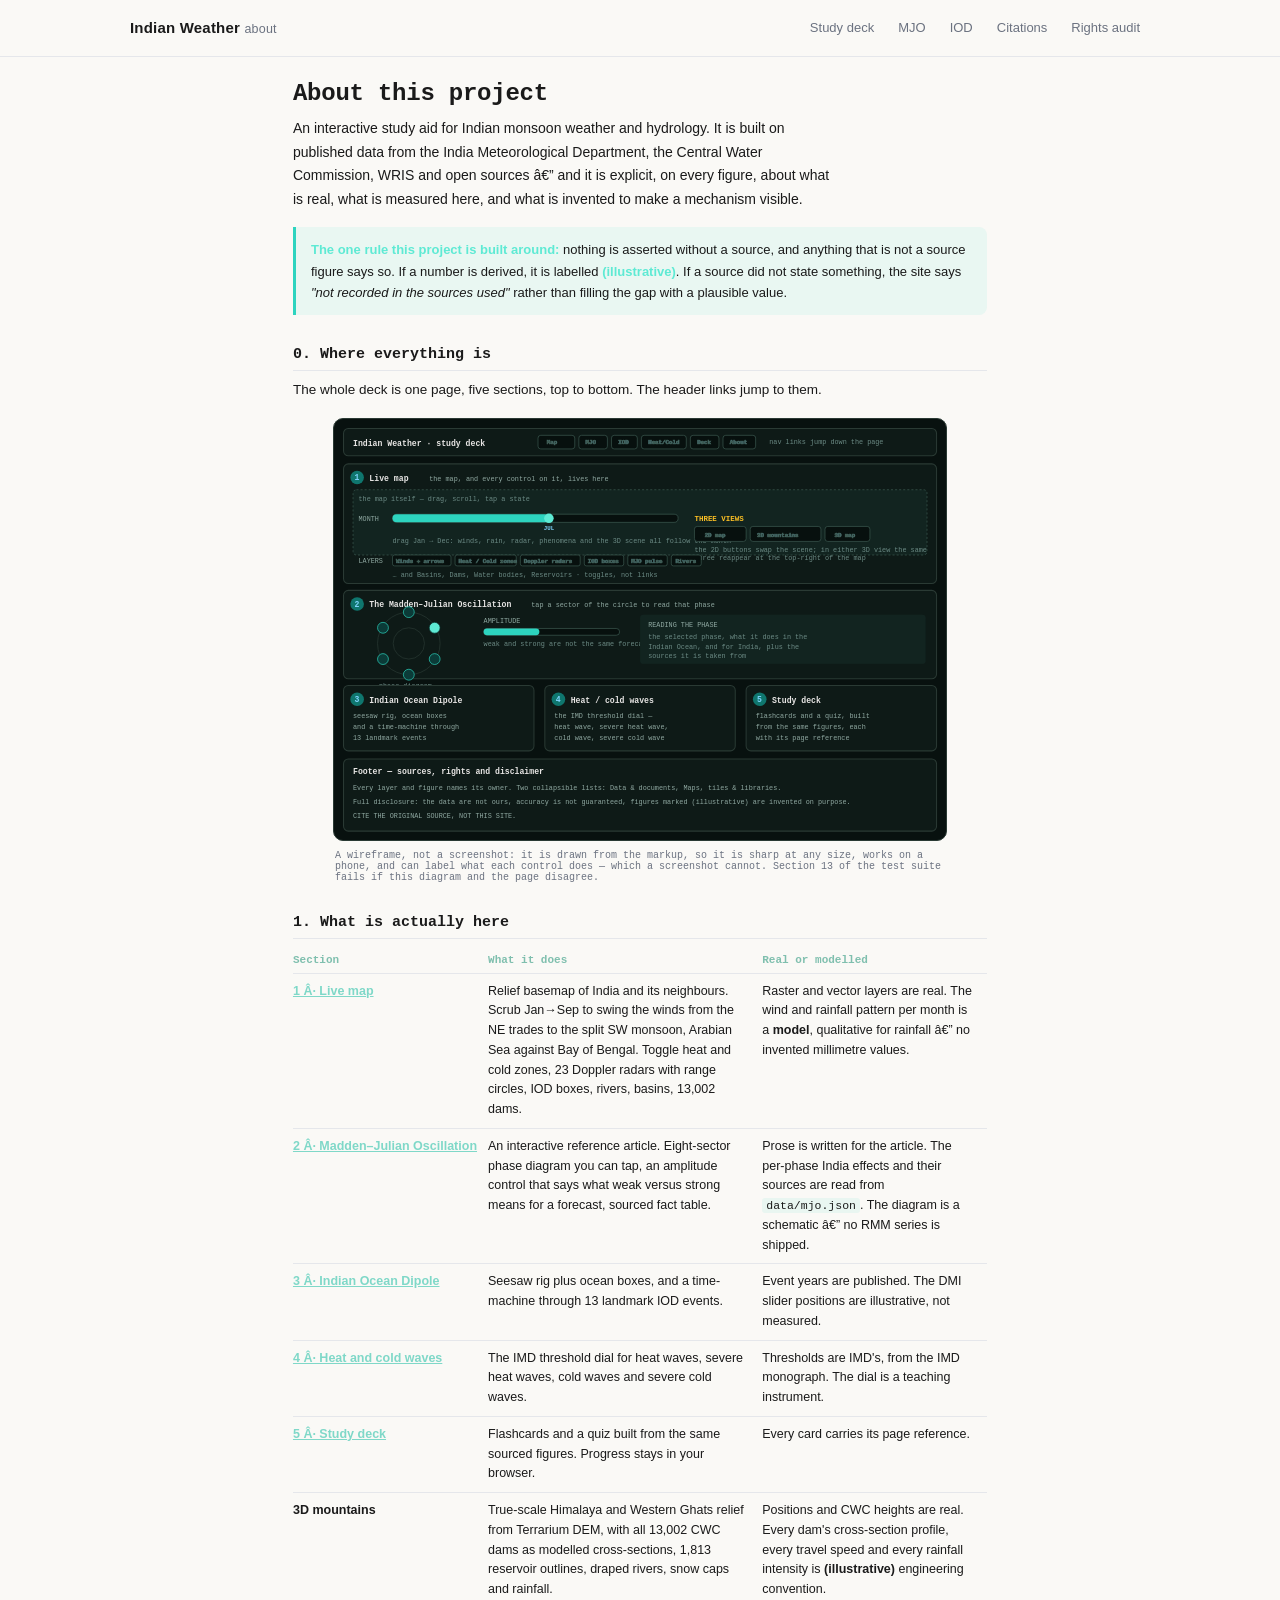
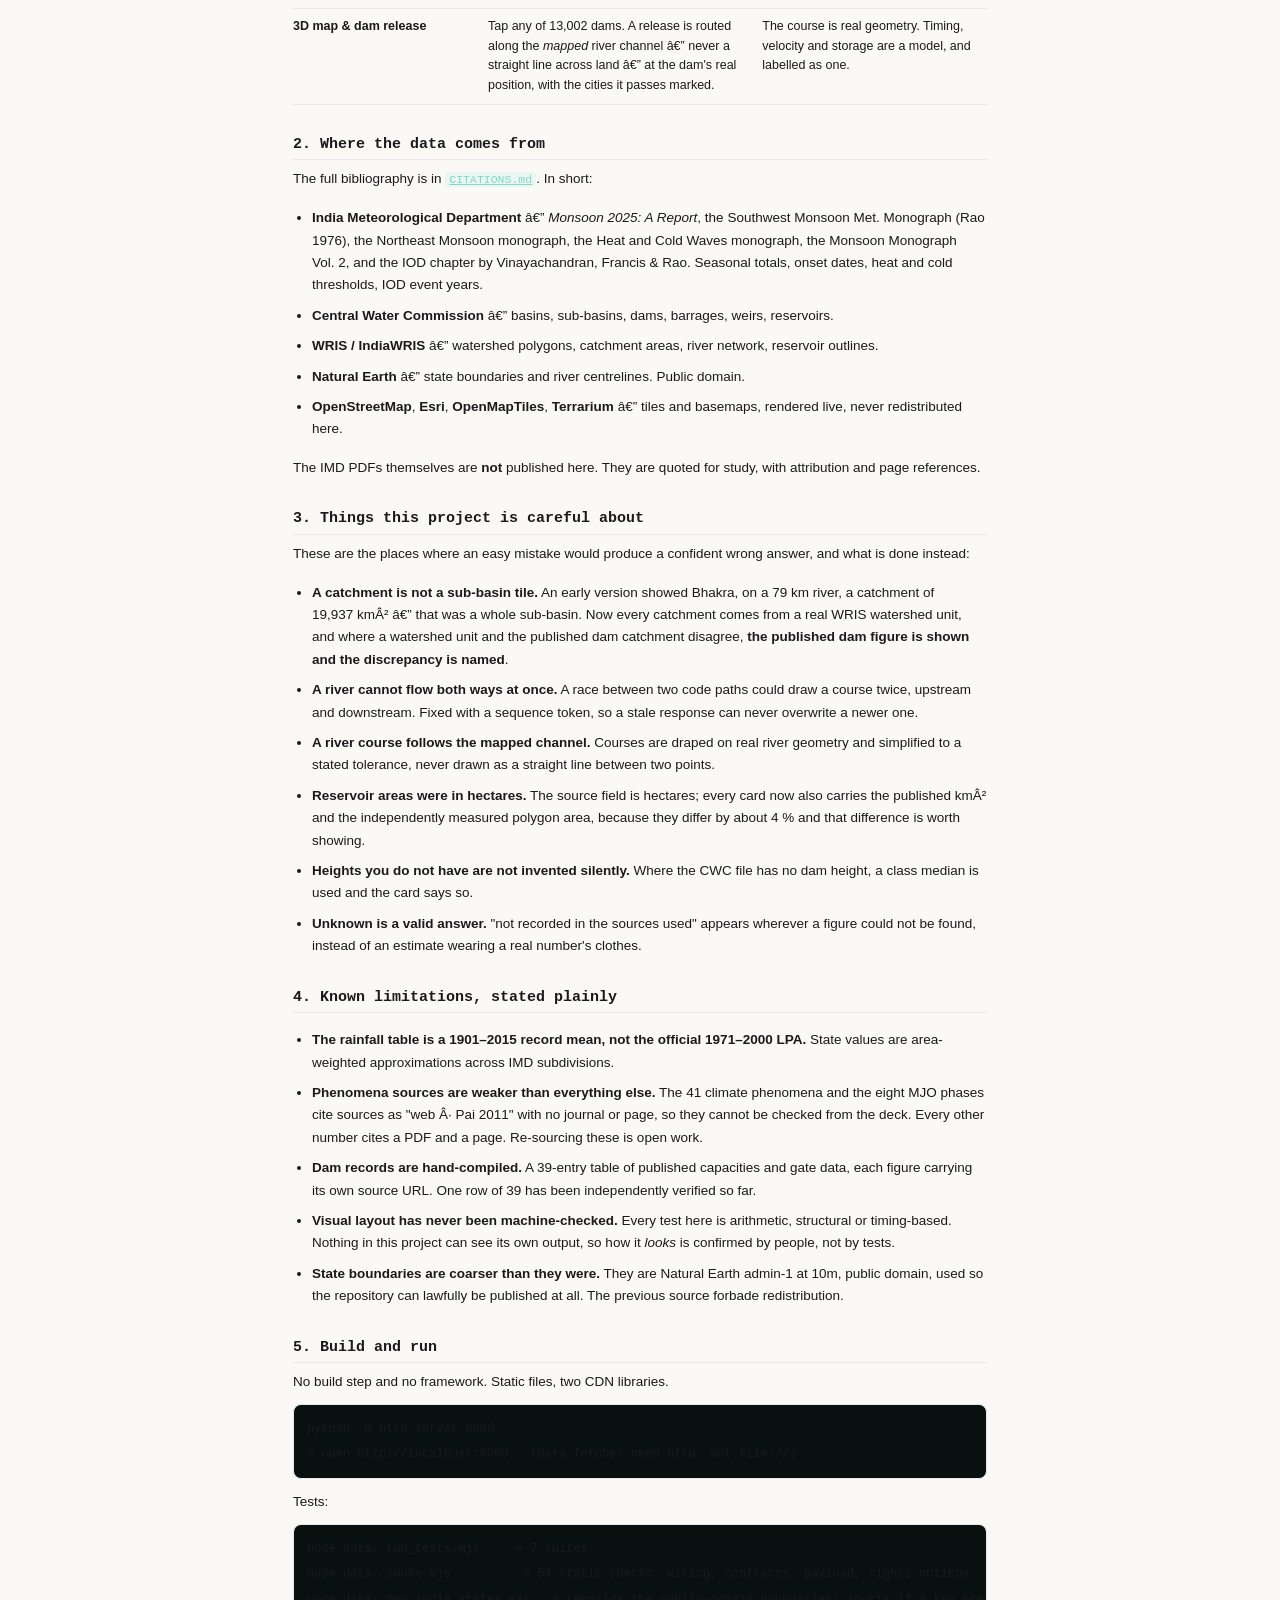
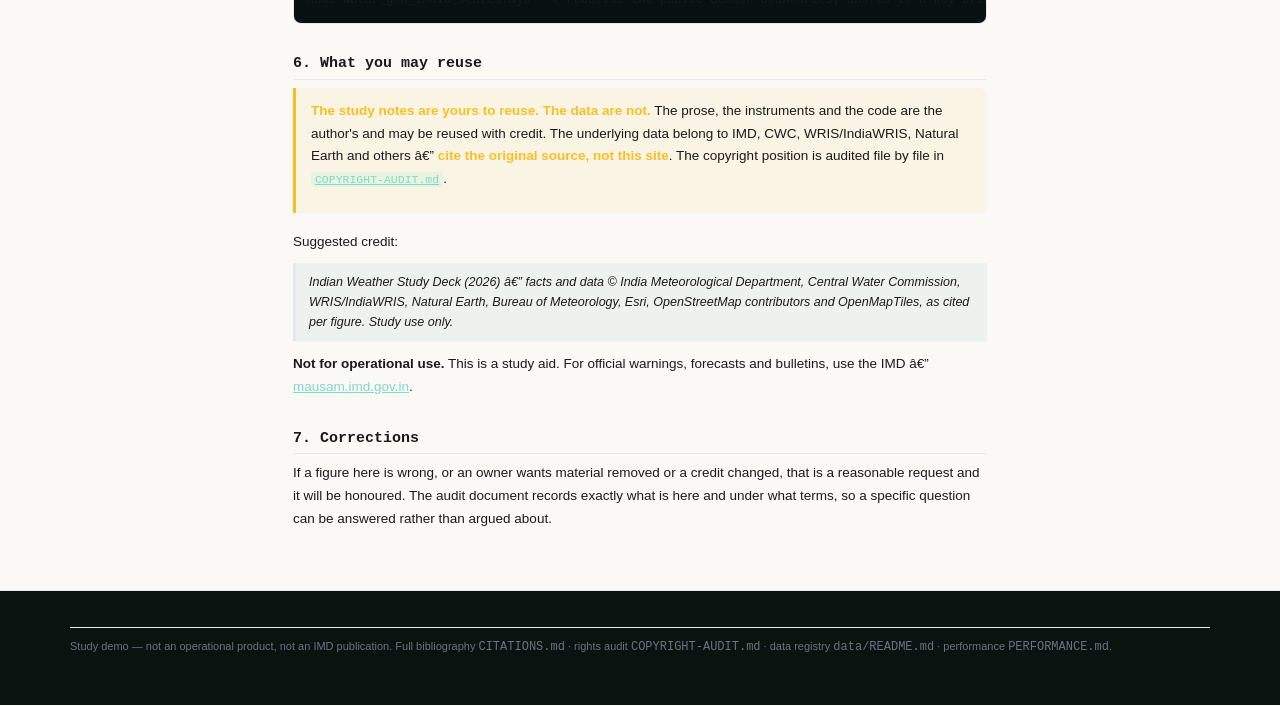
==== commit 940baa24: "v7.27: the 3D mountains had no view switch, and a wireframe in place of screenshots Reported as "in " ====
--- a/about.html
+++ b/about.html
@@ -37,6 +37,139 @@
 sources used"</i> rather than filling the gap with a plausible value.
 </div>
 
+<h2>0. Where everything is</h2>
+<p>The whole deck is one page, five sections, top to bottom. The header links jump to them.</p>
+<figure class="wire">
+<svg viewBox="0 0 900 620" role="img" aria-labelledby="wireT wireD"
+     style="width:100%;height:auto;display:block;background:#08110f;border:1px solid #2a3a34;border-radius:10px">
+<title id="wireT">Wireframe of the Indian Weather Study Deck, showing where every control is</title>
+<desc id="wireD">Five numbered sections down the page. A header with navigation at the top. Section 1
+holds the live map with a month slider, fourteen layer chips and three view buttons. Section 2 holds
+the Madden-Julian Oscillation article with a tap-to-read phase diagram. Sections 3, 4 and 5 hold the
+Indian Ocean Dipole rig, the heat and cold wave dial, and the flashcard deck. A footer carries the
+sources and the disclaimer.</desc>
+
+<defs>
+  <style>
+    .wb{fill:#0e1a17;stroke:#2a3a34;stroke-width:1.5}
+    .wf{fill:#122420}
+    .wl{stroke:#3d5a52;stroke-width:1;stroke-dasharray:3 3}
+    .wt{fill:#E7E5E4;font:600 12px ui-monospace,monospace}
+    .ws{fill:#8FA8A1;font:400 10px ui-monospace,monospace}
+    .wn{fill:#7FD3FC;font:700 12px ui-monospace,monospace}
+    .wc{fill:#07100e;stroke:#3d5a52}
+    .wa{fill:#7FD3FC;font:600 8.5px ui-monospace,monospace}
+    .wh{fill:#FBBF24;font:700 11px ui-monospace,monospace}
+    .cap{fill:#6b8a84;font:400 10px ui-monospace,monospace}
+  </style>
+</defs>
+
+<!-- header -->
+<rect class="wb" x="14" y="14" width="872" height="40" rx="7"/>
+<text class="wt" x="28" y="39">Indian Weather · study deck</text>
+<g class="wc"><rect x="300" y="24" width="54" height="20" rx="4"/><text class="wa" x="313" y="37">Map</text></g>
+<g class="wc"><rect x="360" y="24" width="42" height="20" rx="4"/><text class="wa" x="370" y="37">MJO</text></g>
+<g class="wc"><rect x="408" y="24" width="38" height="20" rx="4"/><text class="wa" x="418" y="37">IOD</text></g>
+<g class="wc"><rect x="452" y="24" width="66" height="20" rx="4"/><text class="wa" x="462" y="37">Heat/Cold</text></g>
+<g class="wc"><rect x="524" y="24" width="42" height="20" rx="4"/><text class="wa" x="534" y="37">Deck</text></g>
+<g class="wc"><rect x="572" y="24" width="48" height="20" rx="4"/><text class="wa" x="582" y="37">About</text></g>
+<text class="cap" x="640" y="37">nav links jump down the page</text>
+
+<!-- section 1 -->
+<rect class="wb" x="14" y="66" width="872" height="176" rx="7"/>
+<circle cx="34" cy="86" r="10" fill="#0F766E"/><text class="wn" x="30" y="90">1</text>
+<text class="wt" x="52" y="91">Live map</text>
+<text class="ws" x="140" y="91">the map, and every control on it, lives here</text>
+
+<rect class="wf wl" x="28" y="104" width="844" height="96" rx="5"/>
+<text class="cap" x="36" y="120">the map itself — drag, scroll, tap a state</text>
+
+<!-- month slider -->
+<text class="ws" x="36" y="150">MONTH</text>
+<rect class="wc" x="86" y="140" width="420" height="12" rx="6"/>
+<rect x="86" y="140" width="230" height="12" rx="6" fill="#2DD4BF"/>
+<circle cx="316" cy="146" r="7" fill="#5EEAD4"/>
+<text class="wa" x="316" y="163" text-anchor="middle">JUL</text>
+<text class="cap" x="86" y="182">drag Jan → Dec: winds, rain, radar, phenomena and the 3D scene all follow the month</text>
+
+<!-- three view buttons -->
+<text class="wh" x="530" y="150">THREE VIEWS</text>
+<g class="wc"><rect x="530" y="158" width="76" height="22" rx="4"/><text class="wa" x="545" y="173">2D map</text></g>
+<g class="wc"><rect x="612" y="158" width="104" height="22" rx="4"/><text class="wa" x="622" y="173">3D mountains</text></g>
+<g class="wc"><rect x="722" y="158" width="66" height="22" rx="4"/><text class="wa" x="736" y="173">3D map</text></g>
+<text class="cap" x="530" y="196">the 2D buttons swap the scene; in either 3D view the same</text>
+<text class="cap" x="530" y="208">three reappear at the top-right of the map</text>
+
+<!-- layer chips -->
+<text class="ws" x="36" y="212">LAYERS</text>
+<g class="wc"><rect x="86" y="200" width="86" height="16" rx="3"/><text class="wa" x="91" y="212">Winds + arrows</text></g>
+<g class="wc"><rect x="178" y="200" width="90" height="16" rx="3"/><text class="wa" x="183" y="212">Heat / Cold zones</text></g>
+<g class="wc"><rect x="274" y="200" width="88" height="16" rx="3"/><text class="wa" x="279" y="212">Doppler radars</text></g>
+<g class="wc"><rect x="368" y="200" width="58" height="16" rx="3"/><text class="wa" x="373" y="212">IOD boxes</text></g>
+<g class="wc"><rect x="432" y="200" width="58" height="16" rx="3"/><text class="wa" x="437" y="212">MJO pulse</text></g>
+<g class="wc"><rect x="496" y="200" width="44" height="16" rx="3"/><text class="wa" x="502" y="212">Rivers</text></g>
+<text class="cap" x="86" y="232">… and Basins, Dams, Water bodies, Reservoirs · toggles, not links</text>
+
+<!-- section 2 -->
+<rect class="wb" x="14" y="252" width="872" height="130" rx="7"/>
+<circle cx="34" cy="272" r="10" fill="#0F766E"/><text class="wn" x="30" y="276">2</text>
+<text class="wt" x="52" y="277">The Madden–Julian Oscillation</text>
+<text class="ws" x="290" y="277">tap a sector of the circle to read that phase</text>
+
+<circle cx="110" cy="330" r="46" fill="none" stroke="#2a3a34"/>
+<circle cx="110" cy="330" r="23" fill="none" stroke="#2a3a34"/>
+<circle cx="110" cy="284" r="8" fill="#0b3b38" stroke="#2DD4BF"/>
+<circle cx="148" cy="307" r="8" fill="#5EEAD4" stroke="#062b28"/>
+<circle cx="148" cy="353" r="8" fill="#0b3b38" stroke="#2DD4BF"/>
+<circle cx="110" cy="376" r="8" fill="#0b3b38" stroke="#2DD4BF"/>
+<circle cx="72" cy="353" r="8" fill="#0b3b38" stroke="#2DD4BF"/>
+<circle cx="72" cy="307" r="8" fill="#0b3b38" stroke="#2DD4BF"/>
+<text class="cap" x="66" y="396">phase diagram</text>
+
+<text class="ws" x="220" y="300">AMPLITUDE</text>
+<rect class="wc" x="220" y="308" width="200" height="10" rx="5"/>
+<rect x="220" y="308" width="82" height="10" rx="5" fill="#2DD4BF"/>
+<text class="cap" x="220" y="334">weak and strong are not the same forecast</text>
+
+<rect class="wf" x="450" y="288" width="420" height="72" rx="5"/>
+<text class="ws" x="462" y="306">READING THE PHASE</text>
+<text class="cap" x="462" y="324">the selected phase, what it does in the</text>
+<text class="cap" x="462" y="338">Indian Ocean, and for India, plus the</text>
+<text class="cap" x="462" y="352">sources it is taken from</text>
+
+<!-- sections 3-5 -->
+<rect class="wb" x="14" y="392" width="280" height="96" rx="7"/>
+<circle cx="34" cy="412" r="10" fill="#0F766E"/><text class="wn" x="30" y="416">3</text>
+<text class="wt" x="52" y="417">Indian Ocean Dipole</text>
+<text class="ws" x="28" y="440">seesaw rig, ocean boxes</text>
+<text class="ws" x="28" y="456">and a time-machine through</text>
+<text class="ws" x="28" y="472">13 landmark events</text>
+
+<rect class="wb" x="310" y="392" width="280" height="96" rx="7"/>
+<circle cx="330" cy="412" r="10" fill="#0F766E"/><text class="wn" x="326" y="416">4</text>
+<text class="wt" x="348" y="417">Heat / cold waves</text>
+<text class="ws" x="324" y="440">the IMD threshold dial —</text>
+<text class="ws" x="324" y="456">heat wave, severe heat wave,</text>
+<text class="ws" x="324" y="472">cold wave, severe cold wave</text>
+
+<rect class="wb" x="606" y="392" width="280" height="96" rx="7"/>
+<circle cx="626" cy="412" r="10" fill="#0F766E"/><text class="wn" x="622" y="416">5</text>
+<text class="wt" x="644" y="417">Study deck</text>
+<text class="ws" x="620" y="440">flashcards and a quiz, built</text>
+<text class="ws" x="620" y="456">from the same figures, each</text>
+<text class="ws" x="620" y="472">with its page reference</text>
+
+<!-- footer -->
+<rect class="wb" x="14" y="500" width="872" height="106" rx="7"/>
+<text class="wt" x="28" y="522">Footer — sources, rights and disclaimer</text>
+<text class="ws" x="28" y="546">Every layer and figure names its owner. Two collapsible lists: Data &amp; documents, Maps, tiles &amp; libraries.</text>
+<text class="ws" x="28" y="566">Full disclosure: the data are not ours, accuracy is not guaranteed, figures marked (illustrative) are invented on purpose.</text>
+<text class="ws" x="28" y="586">CITE THE ORIGINAL SOURCE, NOT THIS SITE.</text>
+</svg>
+<figcaption class="cap" style="margin-top:9px">A wireframe, not a screenshot: it is drawn from the
+markup, so it is sharp at any size, works on a phone, and can label what each control does — which a
+screenshot cannot. Section 13 of the test suite fails if this diagram and the page disagree.</figcaption>
+</figure>
 <h2>1. What is actually here</h2>
 <table class="tbl">
 <thead><tr><th>Section</th><th>What it does</th><th>Real or modelled</th></tr></thead>
--- a/styles.css
+++ b/styles.css
@@ -56,7 +56,44 @@
 .m3viewb{border-color:transparent;background:transparent;padding:3px 7px;font-size:10.5px;color:#B9C9C3}
 .m3viewb:hover{background:rgba(15,118,110,.5);color:#fff}
 .m3viewb.on{background:rgba(15,118,110,.5);border-color:#2DD4BF;color:#fff}
-.stage.map3d-on .m3tools{display:flex}
+/* v7.27: the view switch was shown ONLY in the 3D map, so in the 3D mountains there was exactly one
+   control - the button in the 2D map's own bar, which reads "2D map" and takes you back. That left
+   the 3D map unreachable from the mountains: the same one-way-door problem v7.21 fixed for the map,
+   then reintroduced one view over. app.js already sets the correct .on state for each button in
+   both views; only the visibility rule was missing.
+
+   They do not collide: .t3hud is left:8px with max-width:72%, and this strip sits at right:8px. */
+.stage.map3d-on .m3tools,.stage.terrain-on .m3tools{display:flex}
+/* v7.27: the switch now appears in the mountains view, stacked VERTICALLY at the top-right.
+
+   Measured, after trying three arrangements:
+     1. top-right, horizontal - 428 px wide against 256 px of clear space beside the .t3hud strip,
+        so it overlapped it by about 180 px, with zoom and relief sitting under an invisible layer.
+     2. narrowing .t3hud to stop short - the HUD has flex-wrap, so it wrapped and pushed spin,
+        relief and help below the fold. elementFromPoint at their centres returned null. Trading an
+        overlap for three unreachable controls is worse than either problem.
+     3. bottom-right - the stage's bottom edge is at y=1055 in a 700 px viewport, so the whole
+        strip landed below the fold. Bottom-left is the long caption (#terrainCap).
+
+   A vertical column of five buttons is about 150 px wide and 130 px tall, which fits the 256 px of
+   clear space and the HUD's 78 px height. Same top edge, no collision, nothing squeezed.
+
+   Worth knowing while reading this: the six HUD buttons are ~712 px on their own, so they wrap to a
+   second line inside the 679 px HUD, and "? How to move" therefore sits partly below the fold at
+   this viewport height. That predates this change. */
+.stage.terrain-on .m3tools{flex-direction:column;align-items:stretch}
+.stage.terrain-on .m3tools .m3view{flex-direction:column}
+/* v7.27: the six HUD buttons need about 712px on one line, but the HUD was capped at 72% (679px),
+   so How-to-move wrapped to a second row. The help box is positioned at a fixed top:52px, which
+   assumed a single row - so once the button wrapped, the OPEN help box landed on top of its own
+   toggle. Not cosmetic: the box says Tap ? to close, and the ? it meant was covered.
+   76% of the 943px stage is 717px, just over what the buttons need, and still leaves about 20px
+   of clear space before the switch strip at the right. */
+.stage.terrain-on .t3hud{max-width:76%}
+@media (max-width:700px){
+  .stage.terrain-on .m3tools .m3view{flex-direction:row}
+  .stage.terrain-on .m3tools{flex-direction:row;flex-wrap:wrap}
+}
 .m3b{font:600 11px ui-monospace,monospace;color:#E7E5E4;background:rgba(10,15,13,.82);border:1px solid #2a3a34;border-radius:6px;padding:4px 9px;cursor:pointer}
 .m3b:hover{background:rgba(15,118,110,.55);border-color:#2DD4BF}
 .m3b:focus-visible{outline:2px solid #5EEAD4;outline-offset:2px}
